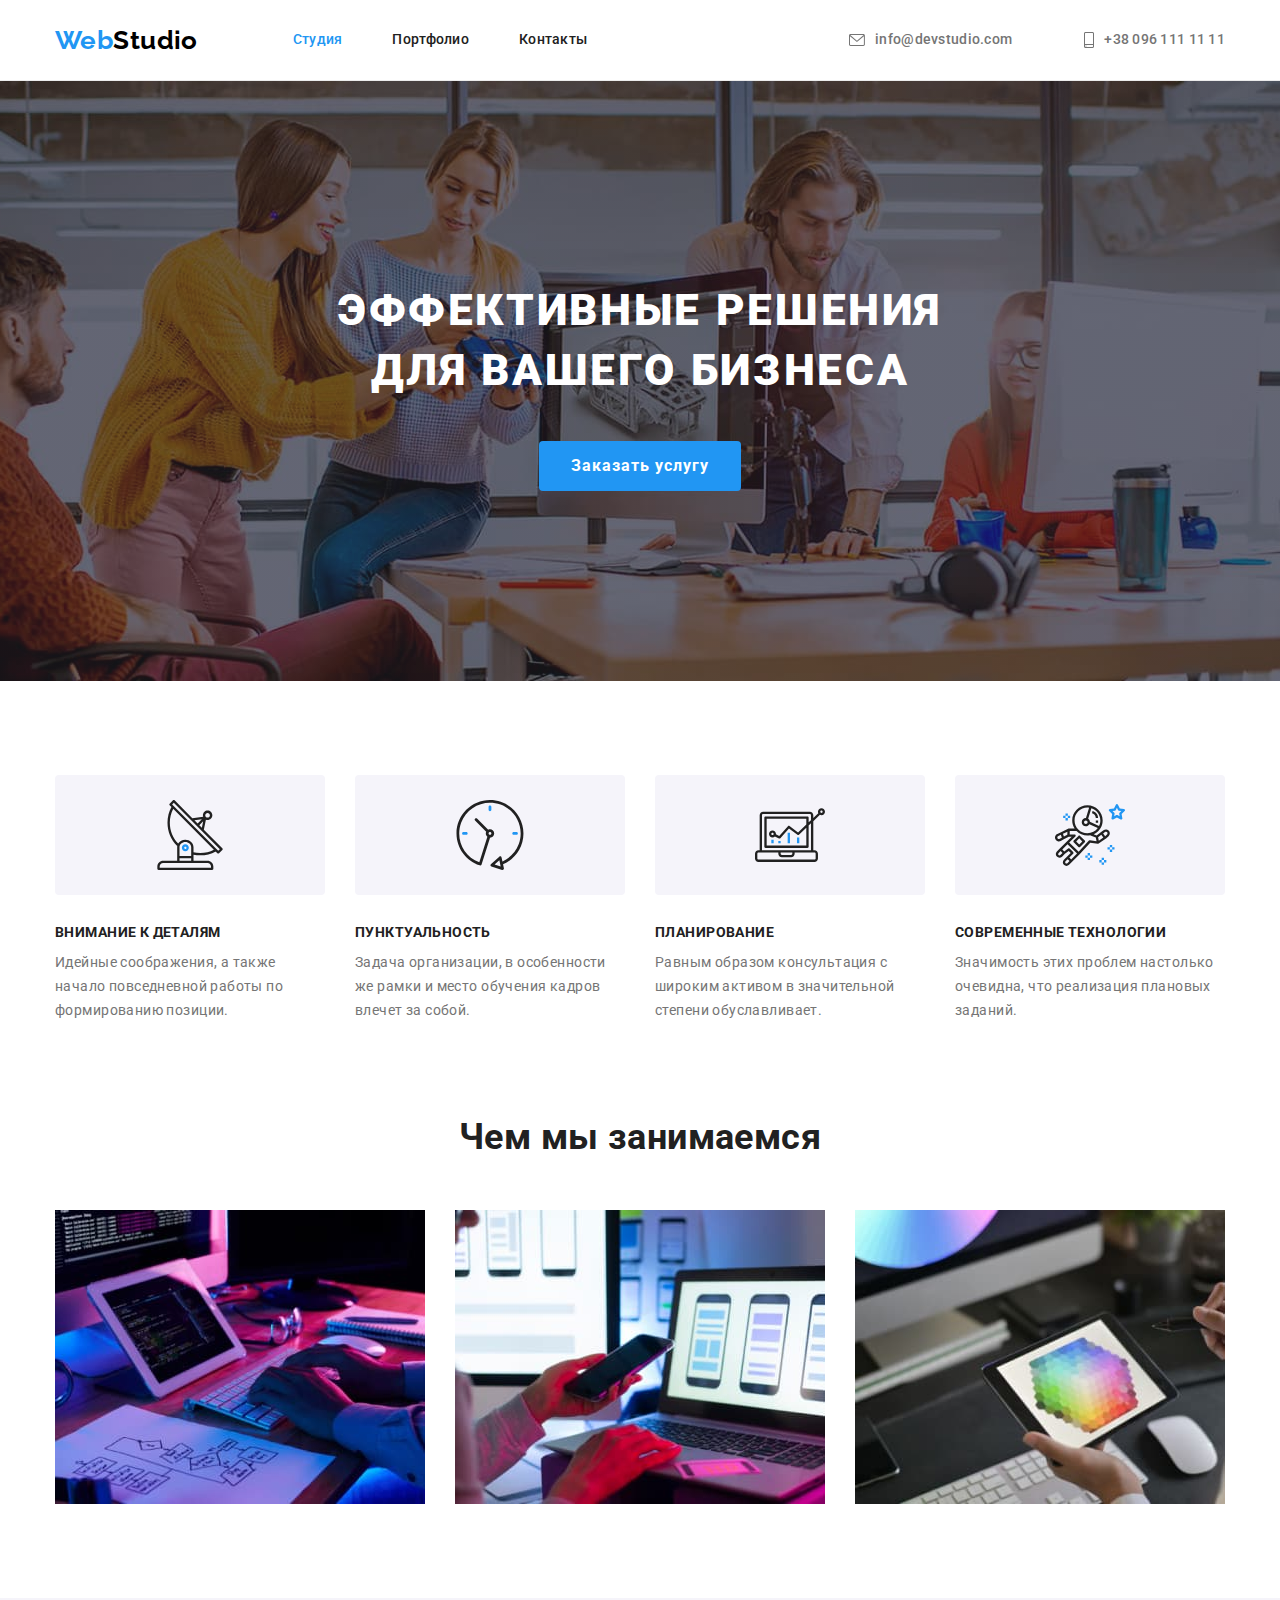
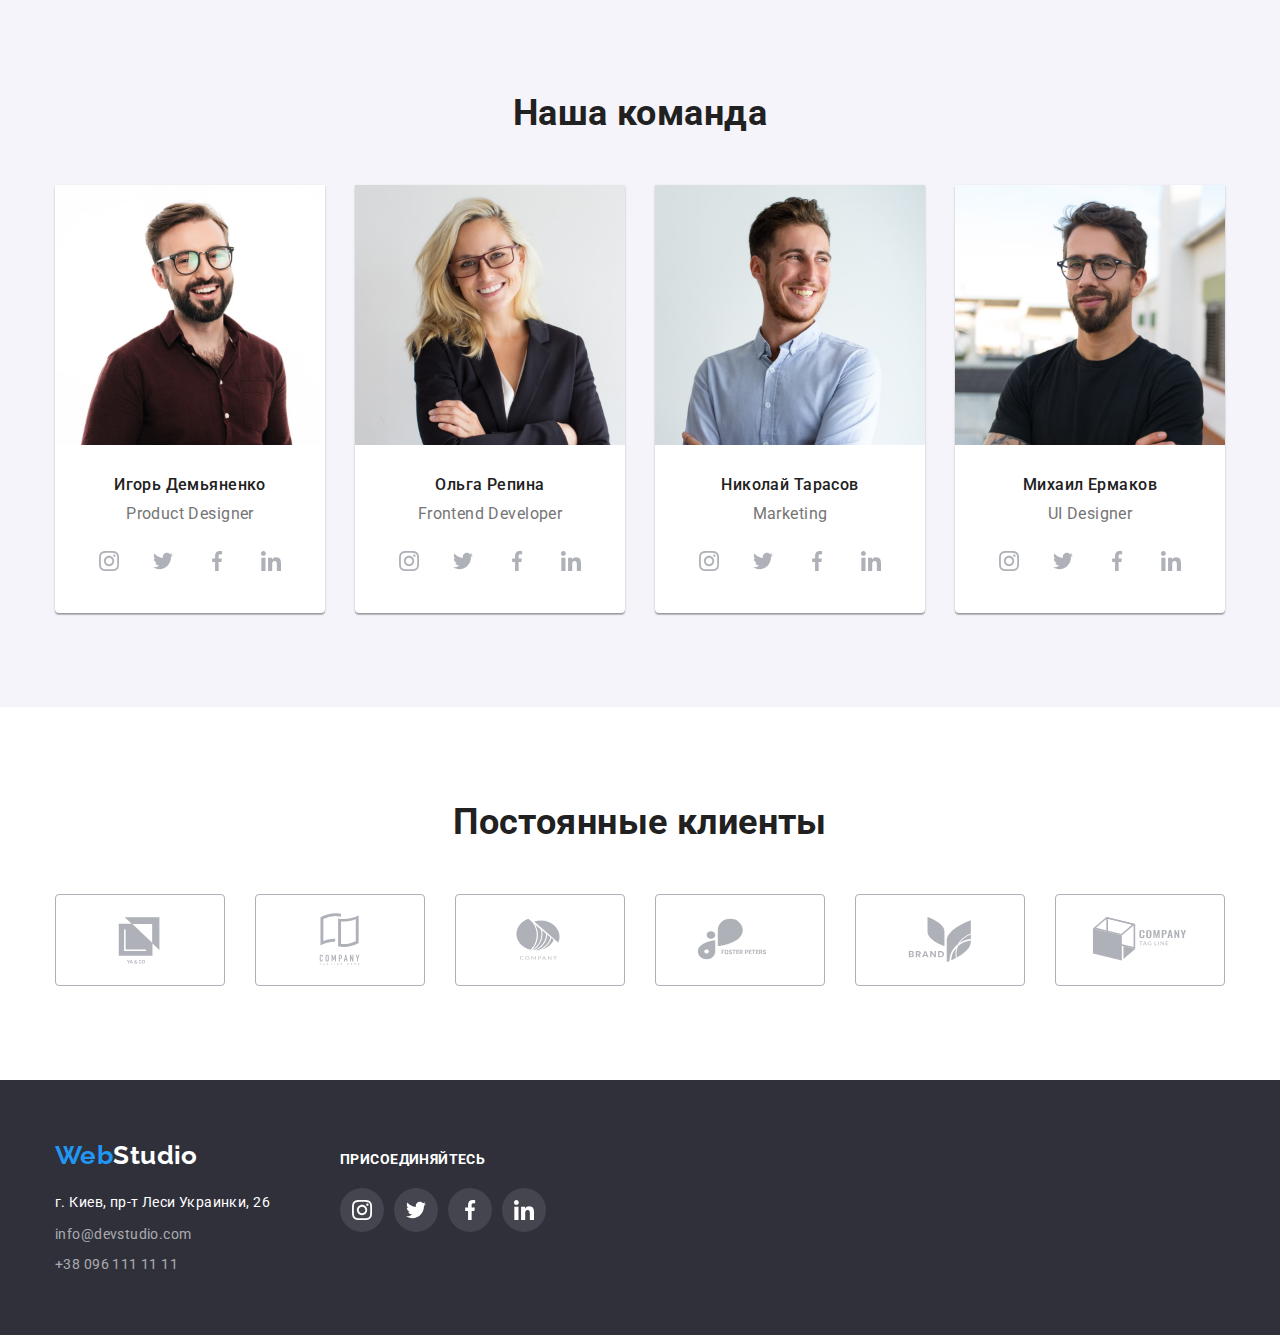
==== index.html @ 19cd6e9f "Initial commit" ====
<!DOCTYPE html>
<html lang="ru">
  <head>
    <meta charset="UTF-8" />
    <meta http-equiv="X-UA-Compatible" content="IE=edge" />
    <meta name="viewport" content="width=device-width, initial-scale=1.0" />
    <title>Document</title>
    <link rel="preconnect" href="https://fonts.googleapis.com" />
    <link rel="preconnect" href="https://fonts.gstatic.com" crossorigin />
    <link
      href="https://fonts.googleapis.com/css2?family=Raleway:wght@700&family=Roboto:wght@400;500;700;900&display=swap"
      rel="stylesheet"
    />
    <link
      rel="stylesheet"
      href="https://cdnjs.cloudflare.com/ajax/libs/modern-normalize/1.1.0/modern-normalize.min.css"
    />
    <link rel="stylesheet" href="./css/styles.css" />
  </head>

  <body>
    <header>
      <div class="container main-nav">
        <nav class="main-nav">
          <a href="./index.html" class="logo link"><span class="logo-span">Web</span>Studio</a>
          <ul class="site-nav list">
            <li class="item">
              <a href="./index.html" class="site-nav-link link current">Студия</a>
            </li>
            <li class="item">
              <a href="./portfolio.html" class="site-nav-link link">Портфолио</a>
            </li>
            <li class="item">
              <a href="#" class="site-nav-link link">Контакты</a>
            </li>
          </ul>
        </nav>
        <ul class="contact-list list">
          <li class="item">
            <a href="mailto:info@devstudio.com" class="contacts link"
              ><svg class="mail-icon icon">
                <use href="./images/symbol-defs.svg#icon-envelope"></use></svg
              >info@devstudio.com</a
            >
          </li>
          <li class="item">
            <a href="tel:+380961111111" class="contacts link"
              ><svg class="phone-icon icon">
                <use href="./images/symbol-defs.svg#icon-smartphone"></use></svg
              >+38 096 111 11 11</a
            >
          </li>
        </ul>
      </div>
    </header>

    <main>
      <section class="hero">
        <div class="container">
          <h1 class="hero-title">
            Эффективные решения <br />
            для вашего бизнеса
          </h1>
          <button type="button" class="hero-button">Заказать услугу</button>
        </div>
      </section>

      <section class="section-features">
        <div class="container">
          <!--Скрытый заголовок-->
          <h2 class="visually-hidden">Преимущества</h2>
          <ul class="feature-list list">
            <li class="feature-list-item">
              <div class="feature-icon-frame">
                <svg class="feature-icon">
                  <use href="./images/symbol-defs.svg#icon-satellite"></use>
                </svg>
              </div>
              <h3 class="feature-title">Внимание к деталям</h3>
              <p class="feature-text">
                Идейные соображения, а также начало повседневной работы по формированию позиции.
              </p>
            </li>

            <li class="feature-list-item">
              <div class="feature-icon-frame">
                <svg class="feature-icon">
                  <use href="./images/symbol-defs.svg#icon-wall-clock"></use>
                </svg>
              </div>
              <h3 class="feature-title">Пунктуальность</h3>
              <p class="feature-text">
                Задача организации, в особенности же рамки и место обучения кадров влечет за собой.
              </p>
            </li>

            <li class="feature-list-item">
              <div class="feature-icon-frame">
                <svg class="feature-icon">
                  <use href="./images/symbol-defs.svg#icon-diagram"></use>
                </svg>
              </div>
              <h3 class="feature-title">Планирование</h3>
              <p class="feature-text">
                Равным образом консультация с широким активом в значительной степени обуславливает.
              </p>
            </li>

            <li class="feature-list-item">
              <div class="feature-icon-frame">
                <svg class="feature-icon">
                  <use href="./images/symbol-defs.svg#icon-astronaut"></use>
                </svg>
              </div>
              <h3 class="feature-title">Современные технологии</h3>
              <p class="feature-text">
                Значимость этих проблем настолько очевидна, что реализация плановых заданий.
              </p>
            </li>
          </ul>
        </div>
      </section>

      <section class="section-advantages">
        <div class="container">
          <h2 class="section-title">Чем мы занимаемся</h2>
          <ul class="advantages-list list">
            <li class="advantage">
              <img src="./images/image1.jpg" alt="Сотрудник работает за планшетом" width="370" />
            </li>
            <li class="advantage">
              <img
                src="./images/image2.jpg"
                alt="Сотрудник адаптирует отображение страницы под телефон"
                width="370"
              />
            </li>
            <li class="advantage">
              <img
                src="./images/image3.jpg"
                alt="Сотрудник работает с цветовой палитрой"
                width="370"
              />
            </li>
          </ul>
        </div>
      </section>

      <section class="section-team">
        <div class="container">
          <h2 class="section-title">Наша команда</h2>
          <ul class="team-list list">
            <li class="team-list-item">
              <img
                src="./images/product-designer.jpg"
                alt="Улыбающийся мужчина лет тридцати с бородой и в очках."
                width="270"
              />
              <div class="team-item-text">
                <h3 class="staff">Игорь Демьяненко</h3>
                <p class="staff-role">Product Designer</p>
                <ul class="social-networks-list list">
                  <li class="social-network">
                    <a href="" class="social-network-link">
                      <svg class="social-network-icon">
                        <use href="./images/symbol-defs.svg#icon-instagram"></use>
                      </svg>
                    </a>
                  </li>
                  <li class="social-network">
                    <a href="" class="social-network-link">
                      <svg class="social-network-icon">
                        <use href="./images/symbol-defs.svg#icon-twitter"></use>
                      </svg>
                    </a>
                  </li>
                  <li class="social-network">
                    <a href="" class="social-network-link">
                      <svg class="social-network-icon">
                        <use href="./images/symbol-defs.svg#icon-facebook"></use>
                      </svg>
                    </a>
                  </li>
                  <li class="social-network">
                    <a href="" class="social-network-link">
                      <svg class="social-network-icon">
                        <use href="./images/symbol-defs.svg#icon-linkedin"></use>
                      </svg>
                    </a>
                  </li>
                </ul>
              </div>
            </li>

            <li class="team-list-item">
              <img
                src="./images/frontend-developer.jpg"
                alt="Длинноволосая молодая женщина в очках и пиджаке."
                width="270"
              />
              <div class="team-item-text">
                <h3 class="staff">Ольга Репина</h3>
                <p class="staff-role">Frontend Developer</p>
                <ul class="social-networks-list list">
                  <li class="social-network">
                    <a href="" class="social-network-link">
                      <svg class="social-network-icon">
                        <use href="./images/symbol-defs.svg#icon-instagram"></use>
                      </svg>
                    </a>
                  </li>
                  <li class="social-network">
                    <a href="" class="social-network-link">
                      <svg class="social-network-icon">
                        <use href="./images/symbol-defs.svg#icon-twitter"></use>
                      </svg>
                    </a>
                  </li>
                  <li class="social-network">
                    <a href="" class="social-network-link">
                      <svg class="social-network-icon">
                        <use href="./images/symbol-defs.svg#icon-facebook"></use>
                      </svg>
                    </a>
                  </li>
                  <li class="social-network">
                    <a href="" class="social-network-link">
                      <svg class="social-network-icon">
                        <use href="./images/symbol-defs.svg#icon-linkedin"></use>
                      </svg>
                    </a>
                  </li>
                </ul>
              </div>
            </li>

            <li class="team-list-item">
              <img
                src="./images/marketing1.jpg"
                alt="Улыбающийся кудрявый молодой мужчина в рубашке"
                width="270"
              />
              <div class="team-item-text">
                <h3 class="staff">Николай Тарасов</h3>
                <p class="staff-role">Marketing</p>
                <ul class="social-networks-list list">
                  <li class="social-network">
                    <a href="" class="social-network-link">
                      <svg class="social-network-icon">
                        <use href="./images/symbol-defs.svg#icon-instagram"></use>
                      </svg>
                    </a>
                  </li>
                  <li class="social-network">
                    <a href="" class="social-network-link">
                      <svg class="social-network-icon">
                        <use href="./images/symbol-defs.svg#icon-twitter"></use>
                      </svg>
                    </a>
                  </li>
                  <li class="social-network">
                    <a href="" class="social-network-link">
                      <svg class="social-network-icon">
                        <use href="./images/symbol-defs.svg#icon-facebook"></use>
                      </svg>
                    </a>
                  </li>
                  <li class="social-network">
                    <a href="" class="social-network-link">
                      <svg class="social-network-icon">
                        <use href="./images/symbol-defs.svg#icon-linkedin"></use>
                      </svg>
                    </a>
                  </li>
                </ul>
              </div>
            </li>

            <li class="team-list-item">
              <img
                src="./images/ui-designer.jpg"
                alt="Бородатый коротковолосый мужчина в очках и татуировкой на предплечье"
                width="270"
              />
              <div class="team-item-text">
                <h3 class="staff">Михаил Ермаков</h3>
                <p class="staff-role">UI Designer</p>
                <ul class="social-networks-list list">
                  <li class="social-network">
                    <a href="" class="social-network-link">
                      <svg class="social-network-icon">
                        <use href="./images/symbol-defs.svg#icon-instagram"></use>
                      </svg>
                    </a>
                  </li>
                  <li class="social-network">
                    <a href="" class="social-network-link">
                      <svg class="social-network-icon">
                        <use href="./images/symbol-defs.svg#icon-twitter"></use>
                      </svg>
                    </a>
                  </li>
                  <li class="social-network">
                    <a href="" class="social-network-link">
                      <svg class="social-network-icon">
                        <use href="./images/symbol-defs.svg#icon-facebook"></use>
                      </svg>
                    </a>
                  </li>
                  <li class="social-network">
                    <a href="" class="social-network-link">
                      <svg class="social-network-icon">
                        <use href="./images/symbol-defs.svg#icon-linkedin"></use>
                      </svg>
                    </a>
                  </li>
                </ul>
              </div>
            </li>
          </ul>
        </div>
      </section>
      <section>
        <div class="container">
          <h2 class="section-title">Постоянные клиенты</h2>
          <ul class="client-list list">
            <li class="client-list-item">
              <a href="" class="client-link"
                ><svg class="client-icon">
                  <use href="./images/symbol-defs.svg#icon-client-1"></use></svg
              ></a>
            </li>
            <li class="client-list-item">
              <a href="" class="client-link"
                ><svg class="client-icon">
                  <use href="./images/symbol-defs.svg#icon-client-2"></use></svg
              ></a>
            </li>
            <li class="client-list-item">
              <a href="" class="client-link"
                ><svg class="client-icon">
                  <use href="./images/symbol-defs.svg#icon-client-3"></use></svg
              ></a>
            </li>
            <li class="client-list-item">
              <a href="" class="client-link">
                <svg class="client-icon">
                  <use href="./images/symbol-defs.svg#icon-client-4"></use>
                </svg>
              </a>
            </li>
            <li class="client-list-item">
              <a href="" class="client-link"
                ><svg class="client-icon">
                  <use href="./images/symbol-defs.svg#icon-client-5"></use></svg
              ></a>
            </li>
            <li class="client-list-item">
              <a href="" class="client-link">
                <svg class="client-icon">
                  <use href="./images/symbol-defs.svg#icon-client-6"></use>
                </svg>
              </a>
            </li>
          </ul>
        </div>
      </section>
    </main>

    <footer class="footer">
      <div class="container">
        <div class="footer-address">
          <a href="./index.html" class="logo link"
            ><span class="logo-span">Web</span><span class="logo-span-footer">Studio</span></a
          >
          <address class="address">
            <ul class="list">
              <li class="footer-item">
                <a
                  href="https://goo.gl/maps/bSMqidBmeN5zZb8a9"
                  target="_blank"
                  rel="noopener nofollow noreferrer"
                  class="location link"
                  >г. Киев, пр-т Леси Украинки, 26</a
                >
              </li>
              <li class="footer-item">
                <a href="mailto:info@devstudio.com" class="footer-contacts link"
                  >info@devstudio.com</a
                >
              </li>
              <li class="footer-item">
                <a href="tel:+380.961111111" class="footer-contacts link">+38 096 111 11 11</a>
              </li>
            </ul>
          </address>
        </div>

        <div class="join">
          <p class="exhortation">присоединяйтесь</p>
          <ul class="social-networks-list list">
            <li class="social-network">
              <a href="" class="social-network-link">
                <svg class="social-network-icon">
                  <use href="./images/symbol-defs.svg#icon-instagram"></use>
                </svg>
              </a>
            </li>
            <li class="social-network">
              <a href="" class="social-network-link">
                <svg class="social-network-icon">
                  <use href="./images/symbol-defs.svg#icon-twitter"></use>
                </svg>
              </a>
            </li>
            <li class="social-network">
              <a href="" class="social-network-link">
                <svg class="social-network-icon">
                  <use href="./images/symbol-defs.svg#icon-facebook"></use>
                </svg>
              </a>
            </li>
            <li class="social-network">
              <a href="" class="social-network-link">
                <svg class="social-network-icon">
                  <use href="./images/symbol-defs.svg#icon-linkedin"></use>
                </svg>
              </a>
            </li>
          </ul>
        </div>
      </div>
    </footer>
  </body>
</html>
---- css/styles.css ----
:root {
  --primary-color: #212121;
  --secondary-color: #757575;
  --primary-background-color: #e5e5e5;
  --secondary-background-color: #f5f4fa;
  --additional-background-color: #2f303a;
  --accent: #2196f3;
  --accent-secondary: #ffffff;
  --additional-accent: #188ce8;
  --logo-secondary: #000000;
  --primary-icon-color: #afb1b8;
  --footer-contacts: rgba(255, 255, 255, 0.6);
}

body {
  font-family: Roboto, sans-serif;
  font-size: 14px;
  background-color: var(--accent-secondary);
  color: var(--primary-color);
  letter-spacing: 0.03em;
}

header {
  border-bottom: 1px solid #ececec;
}

/* Утилиты */

h1,
h2,
h3,
h4,
h5,
h6,
p {
  margin: 0;
}

.address {
  font-style: normal;
  margin-top: 20px;
}

img {
  display: block;
  max-width: 100%;
  height: auto;
}

section {
  padding-top: 94px;
  padding-bottom: 94px;
}

.list {
  list-style: none;
  padding-left: 0;
  margin: 0;
}

.link {
  text-decoration: none;
}

/* Main Nav */
.main-nav {
  display: flex;
  align-items: center;
}

/* Логотип */

.logo {
  color: var(--logo-secondary);
  font-family: Raleway, sans-serif;
  font-weight: 700;
  font-size: 26px;
  line-height: 1.19;
}

.logo-span {
  color: var(--accent);
}

/* Навигация */

.site-nav {
  display: flex;
  margin-left: 95px;
}

.site-nav .item {
  /* background-color: tomato; */
}

.site-nav .item + .item {
  margin-left: 50px;
}

.site-nav-link {
  display: block;
  padding-top: 32px;
  padding-bottom: 32px;
  color: var(--primary-color);
  line-height: 1.14;
  letter-spacing: 0.02em;
  font-weight: 500;
}

.current {
  color: var(--accent);
}

.site-nav-link:hover,
.site-nav-link:focus {
  color: var(--accent);
}

.container {
  /* outline: 1px solid blue; */
  width: 1200px;
  padding: 0 15px;
  margin: 0 auto;
}

/* Контакты */

.contact-list {
  display: flex;
  margin-left: auto;
}

.contact-list .item + .item {
  margin-left: 50px;
}

.contacts {
  /* background-color: lavender; */
  padding-top: 32px;
  padding-bottom: 32px;
  padding-left: 22px;
  display: flex;
  align-items: center;
  color: var(--secondary-color);
  line-height: 1.14;
  letter-spacing: 0.02em;
  font-weight: 500;
}

.contacts:hover,
.contacts:focus {
  color: var(--accent);
}

.icon {
  fill: currentColor;
  margin-right: 10px;
}

.icon:hover {
  fill: var(--accent);
}

.mail-icon {
  height: 12px;
  width: 16px;

  /* outline: 1px solid black; */
}

.phone-icon {
  height: 16px;
  width: 10px;
  /* outline: 1px solid black; */
}

/* .contacts.link::before {
  content: '';
  height: 12px;
  width: 16px;
  outline: 1px solid red;
  background-image: url(./css-images/envelope.png);
  background-size: contain;
  background-position: center;
  background-repeat: no-repeat;
} */

/* Герой */

.hero {
  text-align: center;
  padding-top: 200px;
  padding-bottom: 200px;
  margin-left: auto;
  margin-right: auto;
  /* outline: 1px solid black; */
  background-color: var(--additional-background-color);
  background-image: linear-gradient(to right, rgba(47, 48, 58, 0.4), rgba(47, 48, 58, 0.4)),
    url(./css-images/background.jpg);
  max-width: 1600px;
  height: 600px;
  background-size: cover;
  background-repeat: no-repeat;
  background-position: center;
}

.hero-title {
  margin-top: 0px;
  margin-bottom: 40px;
  color: var(--accent-secondary);
  font-weight: 900;
  font-size: 44px;
  line-height: 1.36;
  letter-spacing: 0.06em;
  text-transform: uppercase;
}

.hero-button {
  color: var(--accent-secondary);
  background-color: var(--accent);
  border-radius: 4px;
  border: none;
  padding: 10px 32px;
  min-width: 200px;
  font-family: Roboto, sans-serif;
  font-weight: 700;
  font-size: 16px;
  line-height: 1.88;
  margin-left: auto;
  margin-right: auto;
  cursor: pointer;
  letter-spacing: 0.06em;
}

.hero-button:hover,
.hero-button:focus {
  background-color: var(--additional-accent);
}

.visually-hidden {
  position: absolute;
  width: 1px;
  height: 1px;
  margin: -1px;
  border: 0;
  padding: 0;

  white-space: nowrap;
  clip-path: inset(100%);
  clip: rect(0 0 0 0);
  overflow: hidden;
}

.section-advantages {
  padding-top: 0;
}

.section-title {
  font-weight: 700;
  font-size: 36px;
  line-height: 1.2;
  text-align: Center;
  margin-top: 0;
  margin-bottom: 50px;
}

.advantages-list {
  display: flex;
}

.advantage:not(:last-child) {
  margin-right: 30px;
}

.feature-list-item {
  width: 270px;
  margin: 15px;
}

.feature-title {
  margin-bottom: 10px;
  font-weight: 700;
  font-size: 14px;
  line-height: 1.14;
  letter-spacing: 0.03em;
  text-transform: uppercase;
}

.feature-text {
  color: var(--secondary-color);
  line-height: 1.7;
}

.feature-list {
  display: flex;
  margin: -15px;
}

.feature-icon-frame {
  display: flex;
  justify-content: center;
  align-items: center;
  height: 120px;
  width: 270px;
  background-color: var(--secondary-background-color);
  border: 1px solid transparent;
  border-radius: 4px;
  margin-bottom: 30px;
}

.feature-icon {
  width: 70px;
  height: 70px;
  fill: var(--primary-icon-color);
}

/* .feature-list-item::before {
  content: '';
  display: block;
  height: 120px;
  background-position: center;
  background-repeat: no-repeat;
  background-size: contain;
  background-color: var(--secondary-background-color);
} */

/* .feature-list-item.icon-satellite::before {
  background-image: url(./css-images/satellite.png);
} */

/* .feature-list-item.icon-wall-clock::before {
  background-image: url(./css-images/wall-clock.png);
}

.feature-list-item.icon-notebook::before {
  background-image: url(./css-images/notebook.png);
}

.feature-list-item.icon-astronaut::before {
  background-image: url(./css-images/astronaut.png);
} */

.section-team {
  background-color: var(--secondary-background-color);
}

.team-list {
  display: flex;
}

.team-list-item {
  background-color: #ffffff;
  box-shadow: 0px 1px 3px rgba(0, 0, 0, 0.12), 0px 1px 1px rgba(0, 0, 0, 0.14),
    0px 2px 1px rgba(0, 0, 0, 0.2);
  border-radius: 0px 0px 4px 4px;
}

.team-list-item:not(:last-child) {
  margin-right: 30px;
}

.team-item-text {
  padding: 30px 0px 30px 0px;
}

.staff {
  font-size: 16px;
  font-weight: 500;
  line-height: 1.2;
  text-align: Center;
  margin-bottom: 10px;
}

.staff-role {
  color: var(--secondary-color);
  font-size: 16px;
  line-height: 1.2;
  text-align: Center;
  margin-bottom: 16px;
}

/* Соцсети */

.social-networks-list {
  display: flex;
  justify-content: center;
}

.social-network:not(:last-child) {
  margin-right: 10px;
}

.social-network-link {
  display: flex;
  justify-content: center;
  align-items: center;
  /* color: var(--accent-secondary); */
  color: var(--primary-icon-color);
  height: 44px;
  width: 44px;
  border-radius: 50%;
}

.social-network-link:visited {
}

.social-network-link:hover,
.social-network-link:focus {
  color: var(--accent-secondary);
  background-color: var(--accent);
}

.social-network-icon {
  /* background-color: var(--primary-background-color); */
  height: 20px;
  width: 20px;
  fill: currentColor;
}

/* Клиенты */

.client-list {
  display: flex;
}

.client-list-item {
  fill: currentColor;
}

.client-list-item:not(:last-child) {
  margin-right: 30px;
}

.client-link {
  display: flex;
  justify-content: center;
  align-items: center;
  height: 92px;
  width: 170px;
  border: 1px solid var(--primary-icon-color);
  border-radius: 4px;
  color: var(--primary-icon-color);
}

.client-link:hover,
.client-link:focus {
  color: var(--accent);
  border-color: var(--accent);
}

.client-icon {
  fill: currentColor;
  width: 106px;
  height: 60px;
}
/* Футер */

.footer {
  background-color: var(--additional-background-color);
  padding-top: 60px;
  padding-bottom: 60px;
}

.footer .container {
  display: flex;
  align-items: baseline;
}

.logo-span-footer {
  color: var(--accent-secondary);
}

.footer-item:not(:last-child) {
  margin-bottom: 9px;
}

.location.link {
  color: var(--accent-secondary);
  font-weight: 400;
  line-height: 1.7;
}

.location.link:visited {
  color: var(--accent-secondary);
}

.location.link:hover,
.location.link:focus {
  color: var(--accent);
}

.footer-contacts {
  color: var(--footer-contacts);
  font-weight: 400;
  line-height: 1.5;
}

.footer-contacts:hover,
.footer-contacts:focus {
  color: var(--accent);
}

.join {
  margin-left: 70px;
}

.exhortation {
  display: block;

  margin-bottom: 20px;
  text-transform: uppercase;
  color: var(--accent-secondary);
  font-weight: 700;
  line-height: 1.14;
}

.join .social-networks-list {
  margin: 0;
}

.join .social-network-link {
  display: flex;
  justify-content: center;
  align-items: center;
  color: var(--accent-secondary);
  height: 44px;
  width: 44px;
  background-color: rgba(255, 255, 255, 0.1);
  background-size: contain;
  border-radius: 50%;
}

.join .social-network-link:hover,
.join .social-network-link:focus {
  background-color: var(--accent);
}

/* Портфолио */

.project-buttons {
  display: flex;
  margin-bottom: 50px;
  justify-content: center;
}

.filter {
  padding: 6px 22px;
  border-radius: 4px;
  border: none;
  background-color: var(--secondary-background-color);
  font-family: Roboto, sans-serif;
  font-weight: 500;
  font-size: 16px;
  letter-spacing: 0.03em;
  line-height: 1.6;
  text-align: Center;
  cursor: pointer;
}

.filter:hover,
.filter:focus {
  background-color: var(--accent);
  color: var(--accent-secondary);
  box-shadow: 0px 3px 1px rgba(0, 0, 0, 0.1), 0px 1px 2px rgba(0, 0, 0, 0.08),
    0px 2px 2px rgba(0, 0, 0, 0.12);
}

.filter-body:not(:last-child) {
  margin-right: 8px;
}

.project-container {
  display: flex;
  flex-wrap: wrap;
  /* background-color: teal; */
  margin: -15px;
}

.project-item {
  /* background-color: tomato; */
  width: 370px;
  margin: 15px;
  /* width: calc((100% - 60px) / 3); */
  /* margin-right: 30px;
  margin-bottom: 30px; */
}
/* 
.project-item:nth-child(3n) {
  margin-right: 0px;
}

.project-item:nth-child(-n + 3) {
  margin-bottom: 0px;
} */

.project-link {
  display: block;
}

.project-link:hover,
.project-link:focus {
  box-shadow: 0px 1px 1px rgba(0, 0, 0, 0.12), 0px 4px 4px rgba(0, 0, 0, 0.06),
    1px 4px 6px rgba(0, 0, 0, 0.16);
}

.project-block {
  padding: 20px 20px 20px 27px;
  border: 1px solid #eeeeee;
  border-top: none;
}

.project-title {
  color: var(--primary-color);
  font-weight: 700;
  font-size: 18px;
  line-height: 2;
  letter-spacing: 0.06em;
  margin-bottom: 4px;
}

.project-text {
  color: var(--secondary-color);
  font-size: 16px;
  line-height: 1.8;
}
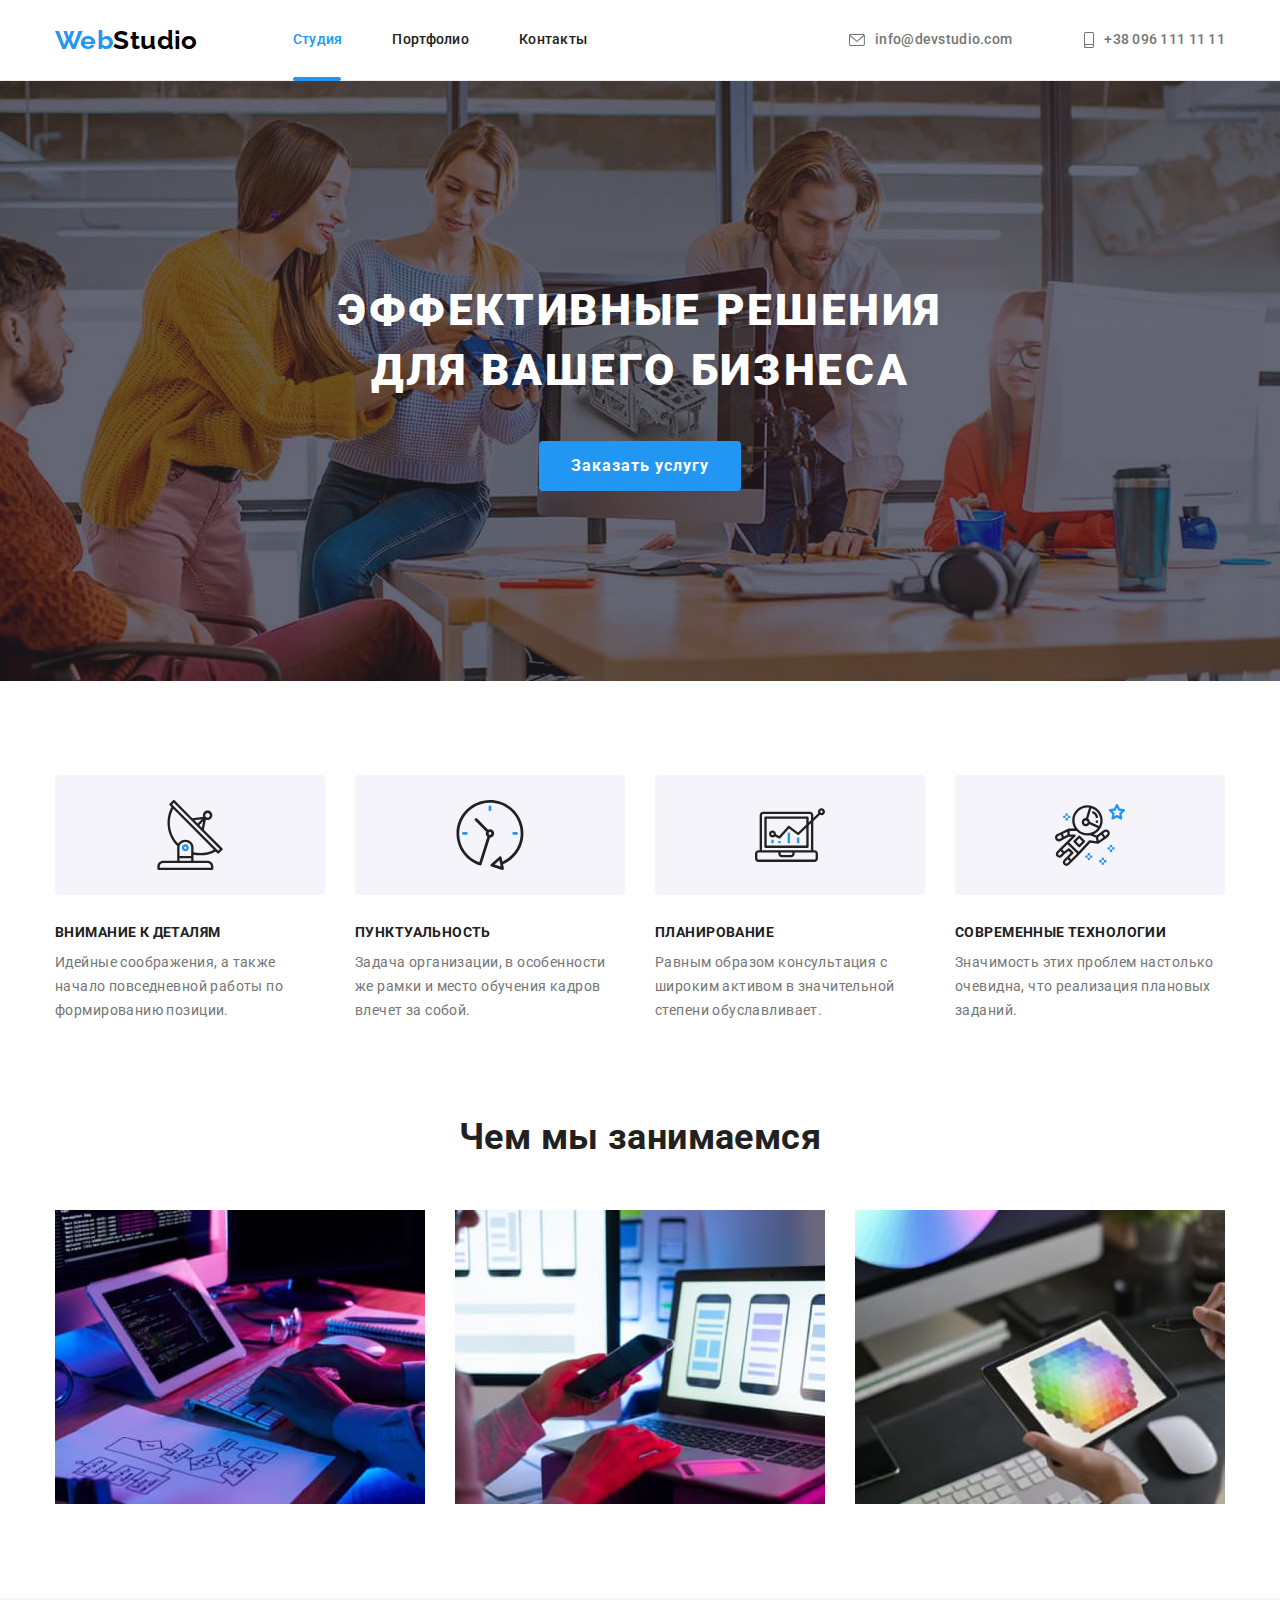
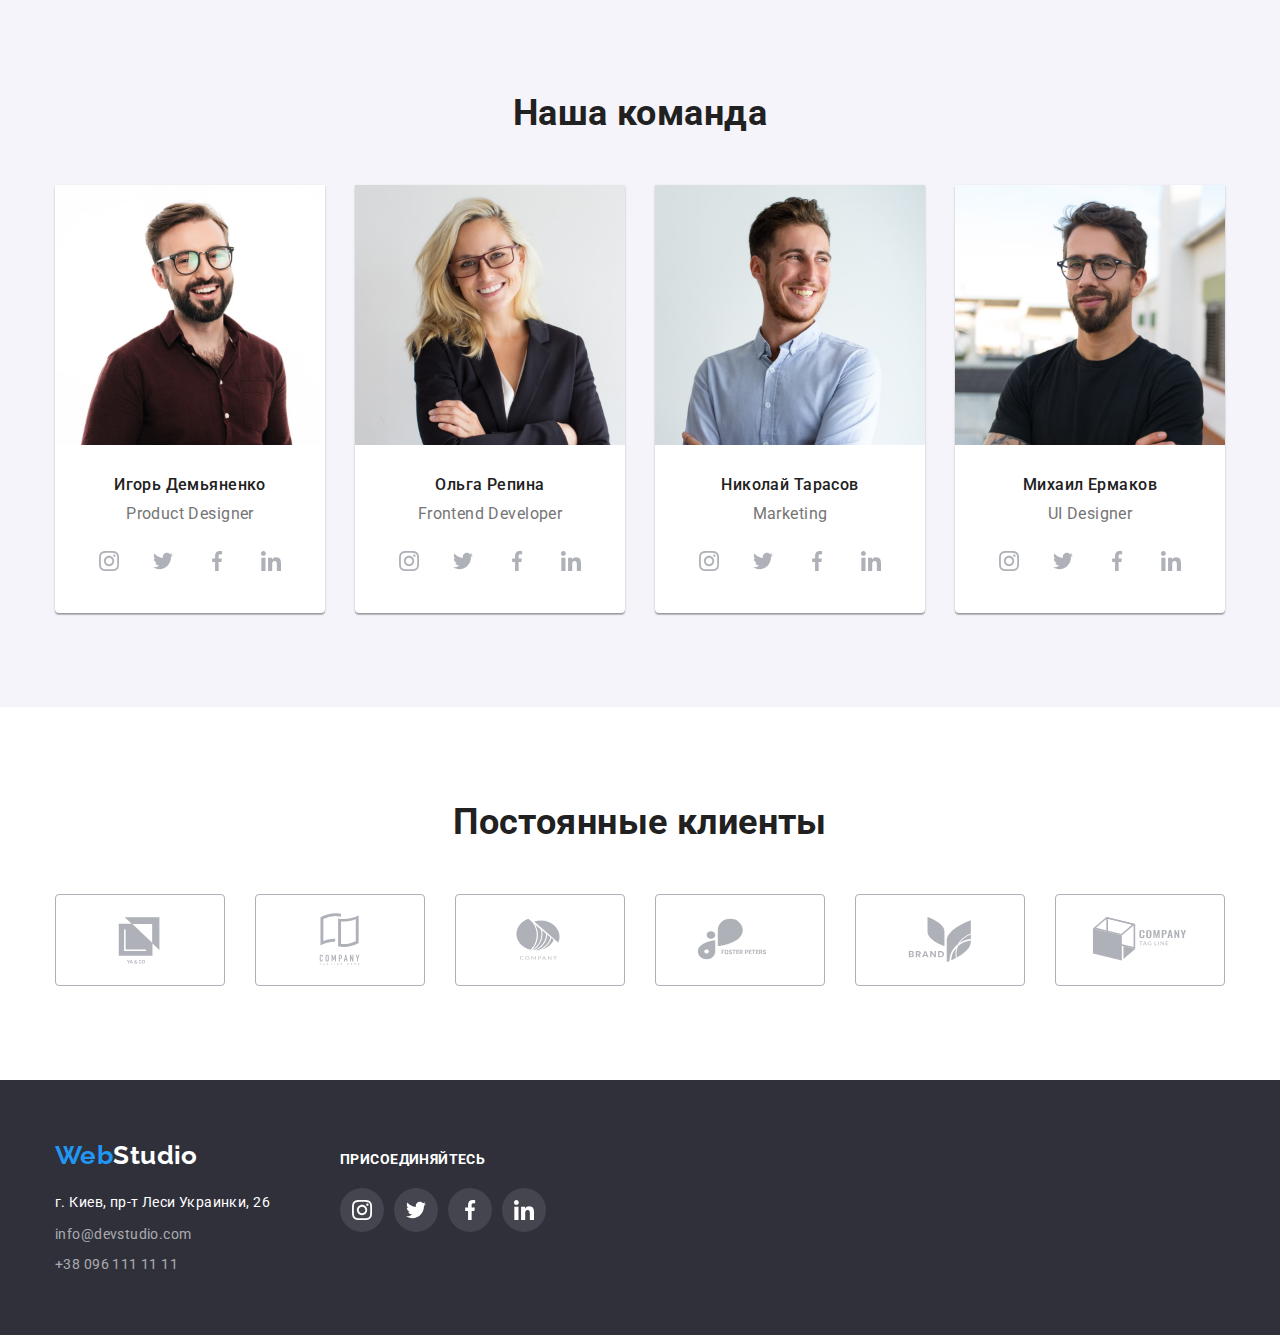
==== commit 92a32e36: "Adds transition and underline" ====
--- a/index.html
+++ b/index.html
@@ -25,7 +25,8 @@
           <a href="./index.html" class="logo link"><span class="logo-span">Web</span>Studio</a>
           <ul class="site-nav list">
             <li class="item">
-              <a href="./index.html" class="site-nav-link link current">Студия</a>
+              <a href="./index.html" class="site-nav-link link current studio">Студия</a>
+              <div class="underline"></div>
             </li>
             <li class="item">
               <a href="./portfolio.html" class="site-nav-link link">Портфолио</a>
--- a/css/styles.css
+++ b/css/styles.css
@@ -105,10 +105,39 @@
   line-height: 1.14;
   letter-spacing: 0.02em;
   font-weight: 500;
+
+  transition-property: color;
+  transition-duration: 250ms;
+  transition-timing-function: cubic-bezier(0.4, 0, 0.2, 1);
 }
 
 .current {
+  position: relative;
   color: var(--accent);
+}
+
+.site-nav-link.current.studio::before {
+  position: absolute;
+  bottom: -1px;
+  left: 0px;
+  content: '';
+  width: 48px;
+  height: 4px;
+
+  background: #2196f3;
+  border-radius: 2px;
+}
+
+.site-nav-link.current.portfolio::before {
+  position: absolute;
+  bottom: -1px;
+  left: 0px;
+  content: '';
+  width: 78px;
+  height: 4px;
+
+  background: #2196f3;
+  border-radius: 2px;
 }
 
 .site-nav-link:hover,
@@ -145,6 +174,10 @@
   line-height: 1.14;
   letter-spacing: 0.02em;
   font-weight: 500;
+
+  transition-property: color;
+  transition-duration: 250ms;
+  transition-timing-function: cubic-bezier(0.4, 0, 0.2, 1);
 }
 
 .contacts:hover,
@@ -155,6 +188,10 @@
 .icon {
   fill: currentColor;
   margin-right: 10px;
+
+  transition-property: fill;
+  transition-duration: 250ms;
+  transition-timing-function: cubic-bezier(0.4, 0, 0.2, 1);
 }
 
 .icon:hover {
@@ -230,6 +267,10 @@
   margin-right: auto;
   cursor: pointer;
   letter-spacing: 0.06em;
+
+  transition-property: background-color;
+  transition-duration: 250ms;
+  transition-timing-function: cubic-bezier(0.4, 0, 0.2, 1);
 }
 
 .hero-button:hover,
@@ -399,6 +440,10 @@
   height: 44px;
   width: 44px;
   border-radius: 50%;
+
+  transition-property: color, background-color;
+  transition-duration: 250ms;
+  transition-timing-function: cubic-bezier(0.4, 0, 0.2, 1);
 }
 
 .social-network-link:visited {
@@ -440,6 +485,10 @@
   border: 1px solid var(--primary-icon-color);
   border-radius: 4px;
   color: var(--primary-icon-color);
+
+  transition-property: color, border-color;
+  transition-duration: 250ms;
+  transition-timing-function: cubic-bezier(0.4, 0, 0.2, 1);
 }
 
 .client-link:hover,
@@ -478,6 +527,10 @@
   color: var(--accent-secondary);
   font-weight: 400;
   line-height: 1.7;
+
+  transition-property: color;
+  transition-duration: 250ms;
+  transition-timing-function: cubic-bezier(0.4, 0, 0.2, 1);
 }
 
 .location.link:visited {
@@ -493,6 +546,10 @@
   color: var(--footer-contacts);
   font-weight: 400;
   line-height: 1.5;
+
+  transition-property: color;
+  transition-duration: 250ms;
+  transition-timing-function: cubic-bezier(0.4, 0, 0.2, 1);
 }
 
 .footer-contacts:hover,
@@ -528,6 +585,10 @@
   background-color: rgba(255, 255, 255, 0.1);
   background-size: contain;
   border-radius: 50%;
+
+  transition-property: background-color;
+  transition-duration: 250ms;
+  transition-timing-function: cubic-bezier(0.4, 0, 0.2, 1);
 }
 
 .join .social-network-link:hover,
@@ -555,6 +616,10 @@
   line-height: 1.6;
   text-align: Center;
   cursor: pointer;
+
+  transition-property: color, background-color, box-shadow;
+  transition-duration: 250ms;
+  transition-timing-function: cubic-bezier(0.4, 0, 0.2, 1);
 }
 
 .filter:hover,
@@ -595,6 +660,10 @@
 
 .project-link {
   display: block;
+
+  transition-property: box-shadow;
+  transition-duration: 250ms;
+  transition-timing-function: cubic-bezier(0.4, 0, 0.2, 1);
 }
 
 .project-link:hover,
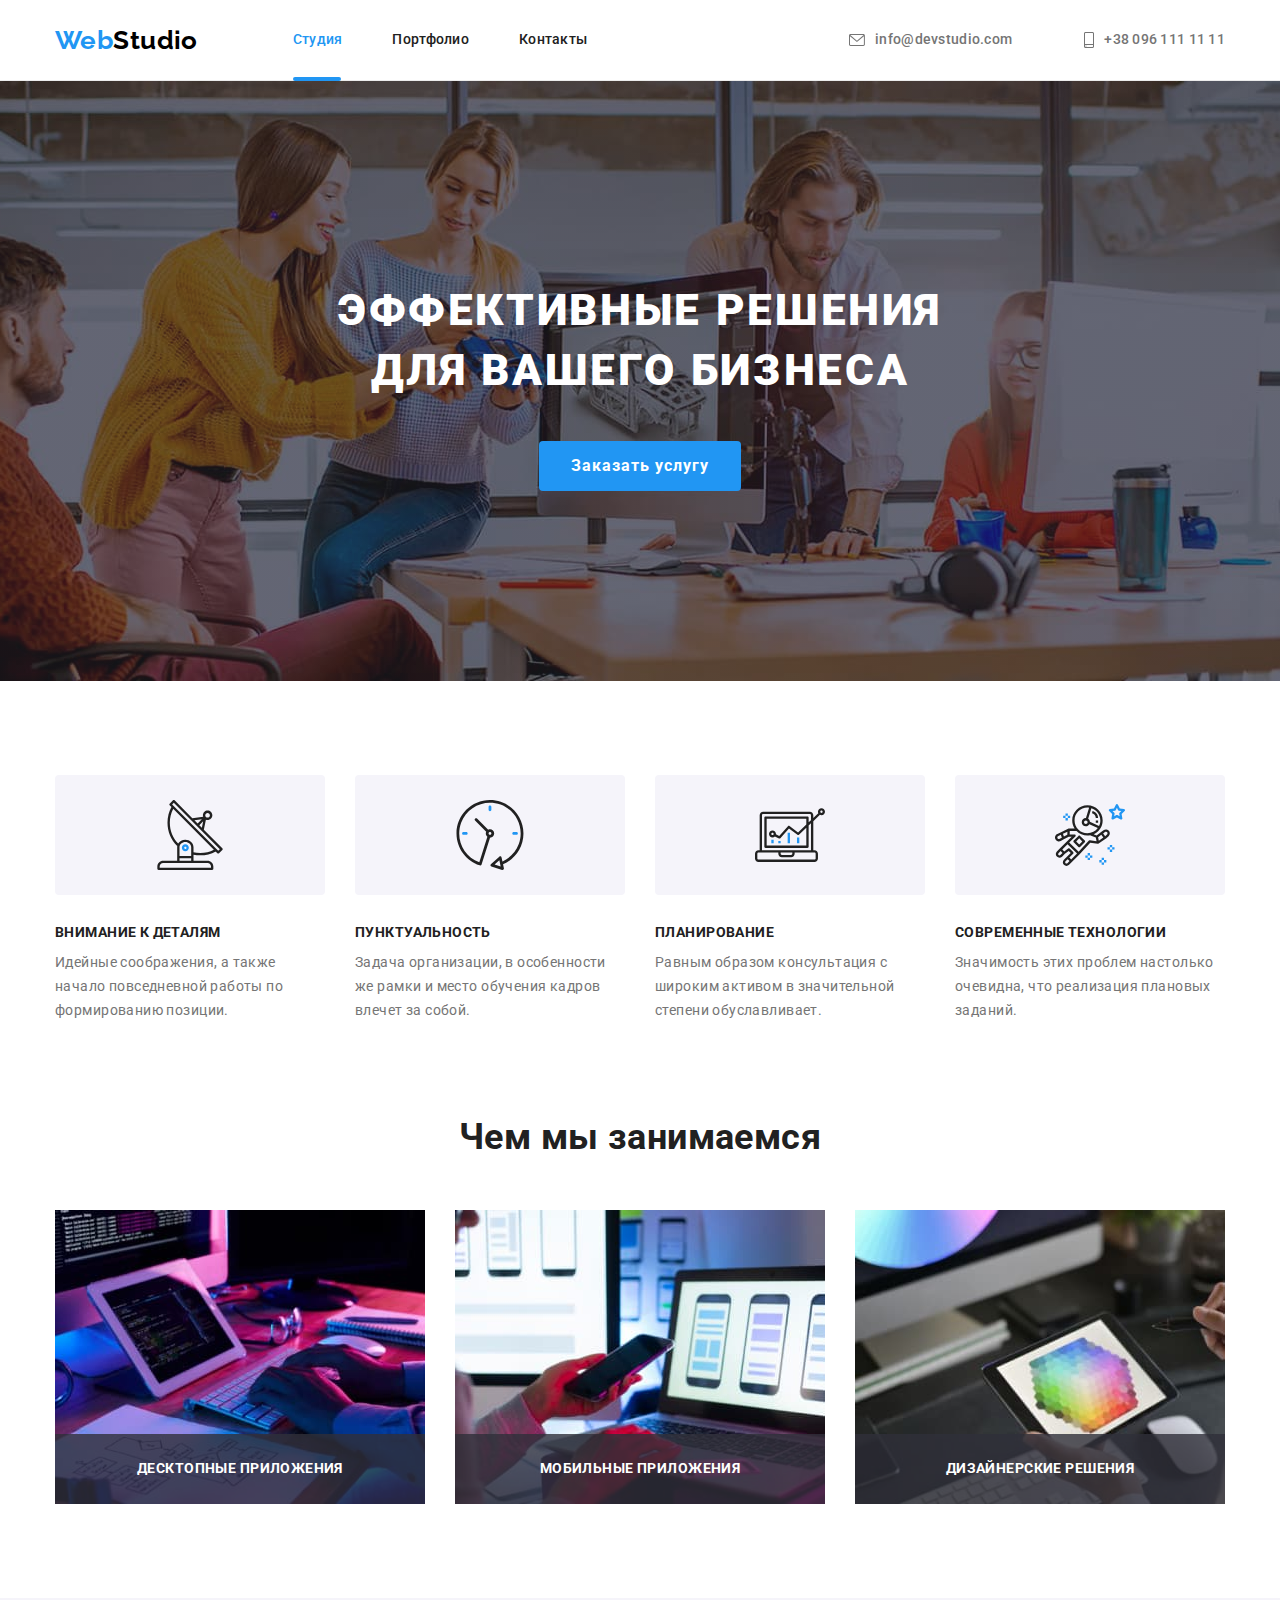
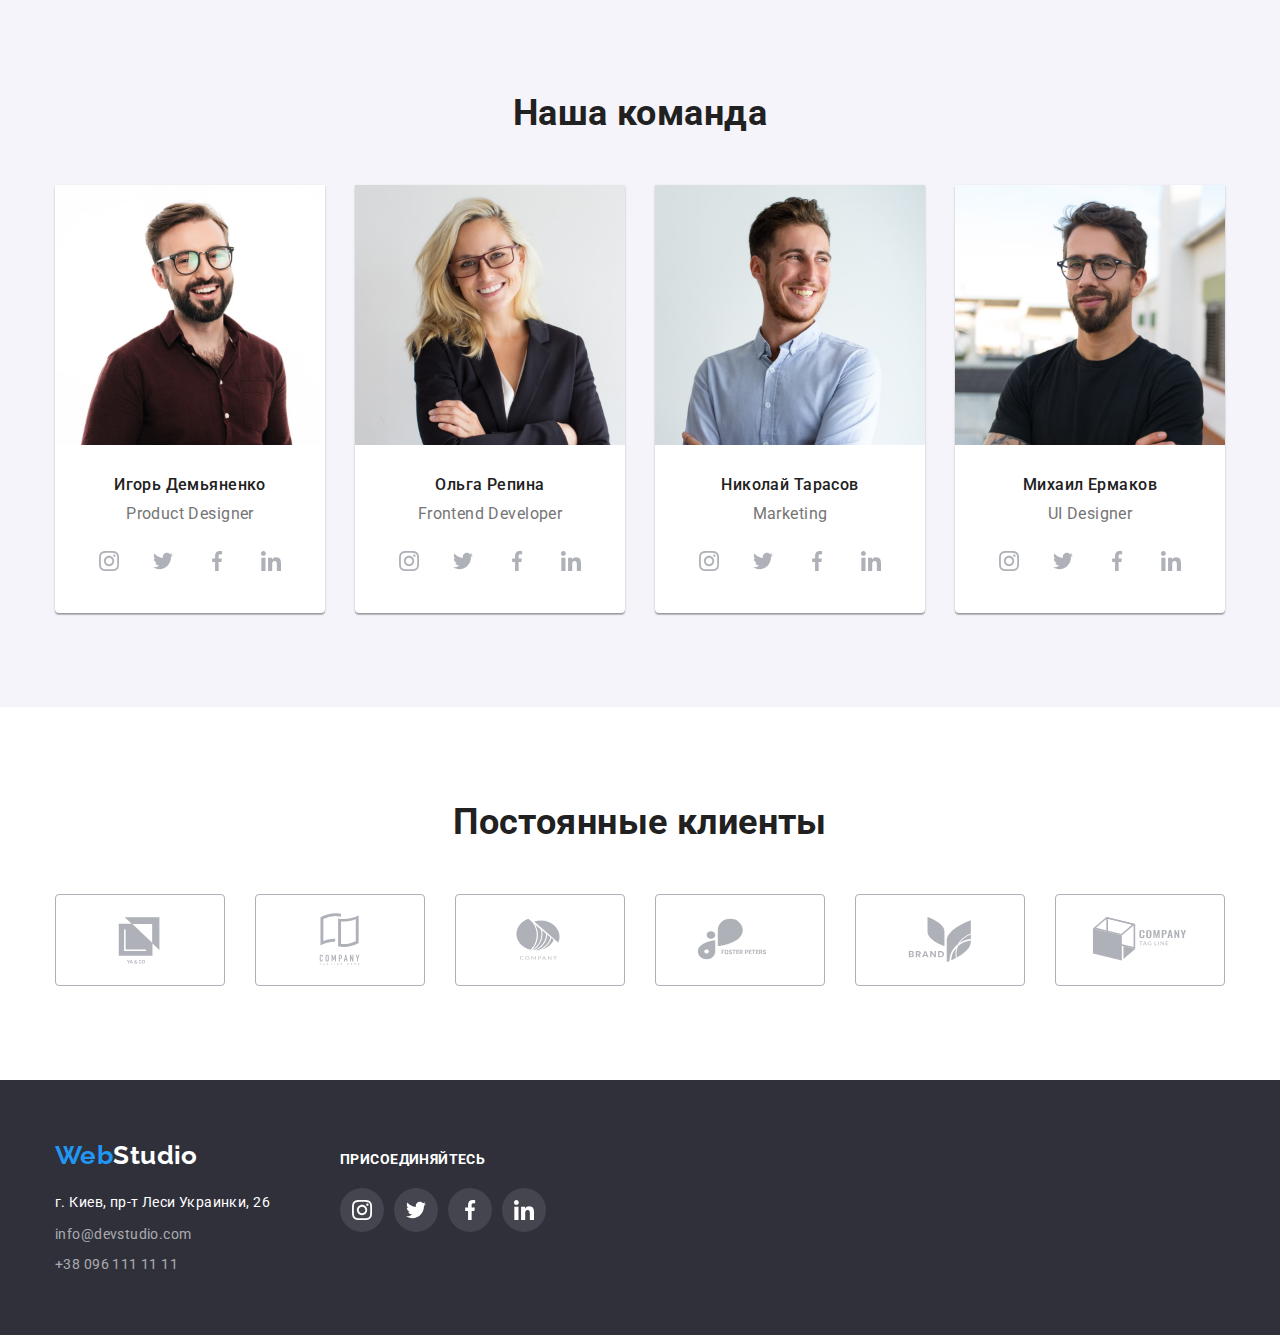
==== commit 13f23023: "Adds overlay form for hero" ====
--- a/index.html
+++ b/index.html
@@ -62,7 +62,15 @@
             Эффективные решения <br />
             для вашего бизнеса
           </h1>
-          <button type="button" class="hero-button">Заказать услугу</button>
+          <button type="button" class="hero-button" data-modal-open>Заказать услугу</button>
+        </div>
+
+        <div class="backdrop is-hidden" data-modal>
+          <div class="modal">
+            <button class="close-button" data-modal-close>
+              <img src="./images/vector.png" alt="Закрыть" />
+            </button>
+          </div>
         </div>
       </section>
 
@@ -128,6 +136,7 @@
           <ul class="advantages-list list">
             <li class="advantage">
               <img src="./images/image1.jpg" alt="Сотрудник работает за планшетом" width="370" />
+              <p class="advantage-overlay">Десктопные приложения</p>
             </li>
             <li class="advantage">
               <img
@@ -135,6 +144,7 @@
                 alt="Сотрудник адаптирует отображение страницы под телефон"
                 width="370"
               />
+              <p class="advantage-overlay">Мобильные приложения</p>
             </li>
             <li class="advantage">
               <img
@@ -142,6 +152,7 @@
                 alt="Сотрудник работает с цветовой палитрой"
                 width="370"
               />
+              <p class="advantage-overlay">Дизайнерские решения</p>
             </li>
           </ul>
         </div>
@@ -432,5 +443,6 @@
         </div>
       </div>
     </footer>
+    <script src="./js/modal.js"></script>
   </body>
 </html>
--- a/css/styles.css
+++ b/css/styles.css
@@ -9,7 +9,9 @@
   --additional-accent: #188ce8;
   --logo-secondary: #000000;
   --primary-icon-color: #afb1b8;
+  --project-hover-background: rgba(33, 150, 243, 0.9);
   --footer-contacts: rgba(255, 255, 255, 0.6);
+  --cubic-bezier: cubic-bezier(0.4, 0, 0.2, 1);
 }
 
 body {
@@ -108,7 +110,7 @@
 
   transition-property: color;
   transition-duration: 250ms;
-  transition-timing-function: cubic-bezier(0.4, 0, 0.2, 1);
+  transition-timing-function: var(--cubic-bezier);
 }
 
 .current {
@@ -177,7 +179,7 @@
 
   transition-property: color;
   transition-duration: 250ms;
-  transition-timing-function: cubic-bezier(0.4, 0, 0.2, 1);
+  transition-timing-function: var(--cubic-bezier);
 }
 
 .contacts:hover,
@@ -191,7 +193,7 @@
 
   transition-property: fill;
   transition-duration: 250ms;
-  transition-timing-function: cubic-bezier(0.4, 0, 0.2, 1);
+  transition-timing-function: var(--cubic-bezier);
 }
 
 .icon:hover {
@@ -270,12 +272,79 @@
 
   transition-property: background-color;
   transition-duration: 250ms;
-  transition-timing-function: cubic-bezier(0.4, 0, 0.2, 1);
+  transition-timing-function: var(--cubic-bezier);
 }
 
 .hero-button:hover,
 .hero-button:focus {
   background-color: var(--additional-accent);
+}
+
+.backdrop {
+  position: fixed;
+  width: 100%;
+  height: 100%;
+  top: 0;
+  left: 0;
+  background-color: rgba(0, 0, 0, 0.2);
+  box-shadow: 0px 1px 3px rgba(0, 0, 0, 0.12), 0px 1px 1px rgba(0, 0, 0, 0.14),
+    0px 2px 1px rgba(0, 0, 0, 0.2);
+
+  opacity: 1;
+  z-index: 8;
+
+  transition-property: opacity;
+  transition-duration: 250ms;
+  transition-timing-function: var(--cubic-bezier);
+}
+
+.backdrop.is-hidden {
+  opacity: 0;
+  pointer-events: none;
+  visibility: hidden;
+}
+
+.backdrop.is-hidden .modal {
+  transform: scale(0.9) translate(-50%, -50%);
+  opacity: 0;
+}
+
+.modal {
+  display: flex;
+  justify-content: flex-end;
+  padding: 8px;
+
+  background-color: var(--accent-secondary);
+  border-radius: 4px;
+  width: 528px;
+  height: 581px;
+  z-index: 9;
+
+  position: absolute;
+  top: 50%;
+  left: 50%;
+  transform: translate(-50%, -50%) scale(1);
+  opacity: 1;
+
+  transition-property: transform, scale, opacity;
+  transition-duration: 250ms;
+  transition-timing-function: var(--cubic-bezier);
+}
+
+.close-button {
+  display: flex;
+  width: 30px;
+  height: 30px;
+  background-color: var(--accent-secondary);
+  border-radius: 50%;
+  border: 1px solid rgba(0, 0, 0, 0.1);
+  align-items: center;
+  justify-content: center;
+}
+
+.close-icon {
+  width: 18px;
+  height: 18px;
 }
 
 .visually-hidden {
@@ -290,27 +359,6 @@
   clip-path: inset(100%);
   clip: rect(0 0 0 0);
   overflow: hidden;
-}
-
-.section-advantages {
-  padding-top: 0;
-}
-
-.section-title {
-  font-weight: 700;
-  font-size: 36px;
-  line-height: 1.2;
-  text-align: Center;
-  margin-top: 0;
-  margin-bottom: 50px;
-}
-
-.advantages-list {
-  display: flex;
-}
-
-.advantage:not(:last-child) {
-  margin-right: 30px;
 }
 
 .feature-list-item {
@@ -381,6 +429,53 @@
   background-image: url(./css-images/astronaut.png);
 } */
 
+.section-advantages {
+  padding-top: 0;
+}
+
+.section-title {
+  font-weight: 700;
+  font-size: 36px;
+  line-height: 1.2;
+  text-align: Center;
+  margin-top: 0;
+  margin-bottom: 50px;
+}
+
+.advantages-list {
+  display: flex;
+  z-index: 1;
+}
+
+.advantage:not(:last-child) {
+  margin-right: 30px;
+}
+
+.advantage {
+  position: relative;
+}
+
+.advantage-overlay {
+  position: absolute;
+  width: 370px;
+  height: 70px;
+  left: 0;
+  bottom: 0;
+
+  margin: 0;
+  padding-top: 27px;
+  padding-bottom: 27px;
+
+  font-style: normal;
+  font-weight: 700;
+  line-height: 1.14;
+  text-align: center;
+  text-transform: uppercase;
+  color: var(--accent-secondary);
+
+  background: rgba(47, 48, 58, 0.8);
+}
+
 .section-team {
   background-color: var(--secondary-background-color);
 }
@@ -443,7 +538,7 @@
 
   transition-property: color, background-color;
   transition-duration: 250ms;
-  transition-timing-function: cubic-bezier(0.4, 0, 0.2, 1);
+  transition-timing-function: var(--cubic-bezier);
 }
 
 .social-network-link:visited {
@@ -488,7 +583,7 @@
 
   transition-property: color, border-color;
   transition-duration: 250ms;
-  transition-timing-function: cubic-bezier(0.4, 0, 0.2, 1);
+  transition-timing-function: var(--cubic-bezier);
 }
 
 .client-link:hover,
@@ -530,7 +625,7 @@
 
   transition-property: color;
   transition-duration: 250ms;
-  transition-timing-function: cubic-bezier(0.4, 0, 0.2, 1);
+  transition-timing-function: var(--cubic-bezier);
 }
 
 .location.link:visited {
@@ -549,7 +644,7 @@
 
   transition-property: color;
   transition-duration: 250ms;
-  transition-timing-function: cubic-bezier(0.4, 0, 0.2, 1);
+  transition-timing-function: var(--cubic-bezier);
 }
 
 .footer-contacts:hover,
@@ -588,7 +683,7 @@
 
   transition-property: background-color;
   transition-duration: 250ms;
-  transition-timing-function: cubic-bezier(0.4, 0, 0.2, 1);
+  transition-timing-function: var(--cubic-bezier);
 }
 
 .join .social-network-link:hover,
@@ -619,7 +714,7 @@
 
   transition-property: color, background-color, box-shadow;
   transition-duration: 250ms;
-  transition-timing-function: cubic-bezier(0.4, 0, 0.2, 1);
+  transition-timing-function: var(--cubic-bezier);
 }
 
 .filter:hover,
@@ -663,13 +758,31 @@
 
   transition-property: box-shadow;
   transition-duration: 250ms;
-  transition-timing-function: cubic-bezier(0.4, 0, 0.2, 1);
+  transition-timing-function: var(--cubic-bezier);
 }
 
 .project-link:hover,
 .project-link:focus {
   box-shadow: 0px 1px 1px rgba(0, 0, 0, 0.12), 0px 4px 4px rgba(0, 0, 0, 0.06),
     1px 4px 6px rgba(0, 0, 0, 0.16);
+}
+
+/* .project-link:hover,
+.project-link:focus .hover-text {
+  transform: translatey(100%);
+} */
+
+.project-image {
+  position: relative;
+
+  overflow: hidden;
+  transition-duration: 250ms;
+  transition-timing-function: var(--cubic-bezier);
+}
+
+.project-link:hover .hover-text,
+.project-link:focus .hover-text {
+  transform: translatey(0);
 }
 
 .project-block {
@@ -692,3 +805,21 @@
   font-size: 16px;
   line-height: 1.8;
 }
+
+.hover-text {
+  position: absolute;
+  top: 0;
+
+  width: 100%;
+  height: 294px;
+
+  padding: 63px 24px;
+
+  font-size: 18px;
+  line-height: 1.5;
+
+  color: var(--accent-secondary);
+  background: var(--project-hover-background);
+
+  transform: translatey(-100%);
+}
